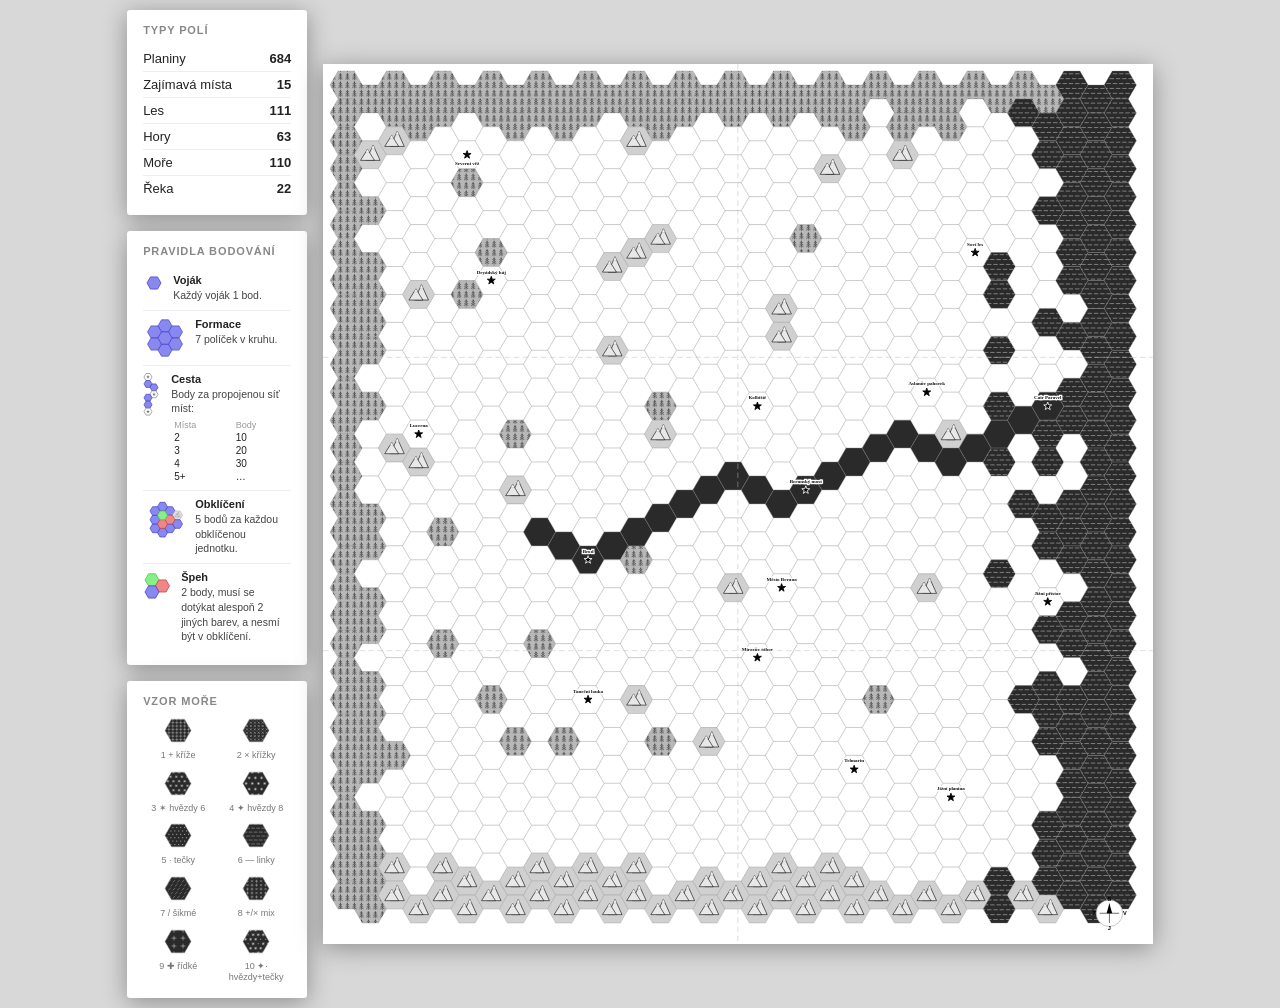
==== beruna_map/index.html @ 6d2a3400 "style: set sea pattern to 6 (horizontal dashes) Co-Authored-By: Claude Sonnet 4.6 <noreply@anthropic" ====
<!DOCTYPE html>
<html lang="cs">
<head>
<meta charset="UTF-8">
<title>Bitva u Beruny</title>
<style>
  * { margin: 0; padding: 0; box-sizing: border-box; }
  body {
    background: #d8d8d8;
    display: flex;
    flex-direction: row;
    justify-content: center;
    align-items: center;
    min-height: 100vh;
    padding: 10px;
    gap: 16px;
  }
  #sidebar {
    display: flex;
    flex-direction: column;
    gap: 16px;
    align-self: flex-start;
  }
  #panel {
    width: 180px;
    min-width: 180px;
    background: white;
    box-shadow: 0 4px 24px rgba(0,0,0,0.35);
    padding: 14px 16px;
    border-radius: 3px;
    font-family: sans-serif;
    font-size: 13px;
    color: #222;
  }
  #panel h2, #rules-panel h2, #sea-panel h2 {
    font-size: 11px;
    font-weight: bold;
    letter-spacing: 0.08em;
    text-transform: uppercase;
    color: #888;
    margin-bottom: 10px;
  }
  #tile-counts { width: 100%; border-collapse: collapse; }
  #tile-counts td { padding: 5px 0; }
  #tile-counts tr + tr td { border-top: 1px solid #eee; }
  #tile-counts td:last-child { text-align: right; font-weight: bold; }
  #rules-panel {
    width: 180px;
    min-width: 180px;
    background: white;
    box-shadow: 0 4px 24px rgba(0,0,0,0.35);
    padding: 14px 16px;
    border-radius: 3px;
    font-family: sans-serif;
    font-size: 12px;
    color: #222;
  }
  .rule { display: flex; align-items: flex-start; gap: 8px; padding: 7px 0; }
  .rule + .rule { border-top: 1px solid #eee; }
  .rule svg { flex-shrink: 0; }
  .rule-text strong { display: block; font-size: 11px; margin-bottom: 2px; }
  .rule-text p { margin: 0; font-size: 10.5px; line-height: 1.4; color: #444; }
  .rule-table { width: 100%; border-collapse: collapse; font-size: 10px; margin-top: 3px; }
  .rule-table td { padding: 1px 3px; }
  .rule-table tr:first-child td { color: #999; font-size: 9px; }
  #sea-panel {
    width: 180px; min-width: 180px; background: white;
    box-shadow: 0 4px 24px rgba(0,0,0,0.35); padding: 14px 16px;
    border-radius: 3px; font-family: sans-serif; font-size: 12px; color: #222;
  }
  .sea-grid { display: grid; grid-template-columns: 1fr 1fr; gap: 8px; }
  .sea-cell { text-align: center; }
  .sea-lbl  { font-size: 9px; color: #777; margin-top: 3px; line-height: 1.3; }
  #map-wrapper { background: white; box-shadow: 0 4px 24px rgba(0,0,0,0.35); display: inline-block; }
  #map {
    display: block;
    width: min(calc(100vw - 226px), calc((100vh - 20px) * 594 / 630));
    height: auto;
  }
  .rule svg { display: block; overflow: hidden; }
  @media print {
    #sidebar { display: none; }
    body { background: white; padding: 0; display: block; min-height: unset; }
    #map-wrapper { box-shadow: none; margin: 0; }
    @page { size: A4 landscape; margin: 0; }
    #map { display: block; width: 594mm !important; height: 630mm !important; }
  }
</style>
</head>
<body>
<div id="sidebar">
  <div id="panel">
    <h2>Typy pol&#237;</h2>
    <table id="tile-counts"><tbody></tbody></table>
  </div>
  <div id="rules-panel"></div>
</div>
<div id="map-wrapper">
<svg id="map" xmlns="http://www.w3.org/2000/svg"
     width="594mm" height="630mm"
     viewBox="0 0 594 630">
<defs></defs>
</svg>
</div>

<script>
const NS  = 'http://www.w3.org/2000/svg';
const svg = document.getElementById('map');

// Hex constants
const S        = 20 / Math.sqrt(3);
const HH       = S * Math.sqrt(3);
const HW       = 2 * S;
const COL_STEP = 1.5 * S;
const ROW_STEP = HH;
const MARGIN   = 5;
const COLS     = 33;
const ROWS     = 30;
const STROKE   = 0.22;

// Rarity config (adjust to tune terrain frequency)
const CFG = {
  borderNoise:   0.35,  // second border-tile probability (lower = thicker)
  mtnNoise:      0.965, // interior mountain threshold (raise = rarer)
  forestNoise:   0.970, // interior forest patch threshold
};

// Tiles forced to land regardless of noise (north/NW of Cair Paravel to keep it accessible)
const CP_LAND = new Set(['29,10','29,9','28,11','28,10','27,10']);

function el(tag, attrs, parent) {
  const e = document.createElementNS(NS, tag);
  for (const [k, v] of Object.entries(attrs)) e.setAttribute(k, String(v));
  if (parent) parent.appendChild(e);
  return e;
}
function txt(parent, str, attrs) {
  const t = el('text', attrs, parent);
  t.textContent = str;
  return t;
}
function hexCenter(col, row) {
  const x = MARGIN + HW / 2 + col * COL_STEP;
  const y = MARGIN + HH / 2 + row * ROW_STEP + (col % 2 === 1 ? HH / 2 : 0);
  return [x, y];
}
function hexPoints(cx, cy) {
  return Array.from({ length: 6 }, (_, i) => {
    const a = (Math.PI / 3) * i;
    return `${(cx + S * Math.cos(a)).toFixed(2)},${(cy + S * Math.sin(a)).toFixed(2)}`;
  }).join(' ');
}
function starPoints(cx, cy, R, r) {
  const pts = [];
  for (let i = 0; i < 10; i++) {
    const a = Math.PI * i / 5 - Math.PI / 2;
    const rad = i % 2 === 0 ? R : r;
    pts.push(`${(cx + rad * Math.cos(a)).toFixed(2)},${(cy + rad * Math.sin(a)).toFixed(2)}`);
  }
  return pts.join(' ');
}
function noise(c, r, s) {
  const n = c * 47.3 + r * 31.9 + (s || 1) * 73.1;
  return Math.abs(Math.sin(n * 127.1 + 5.7) * 43758.54) % 1;
}

// River: parity-aware connected walk from col 8 to col 30.
// Flat-top offset grid adjacency rule across columns:
//   even col → odd col+1 : valid moves are stay OR row-1 (north only)
//   odd  col → even col+1: valid moves are stay OR row+1 (south only)
// This guarantees every consecutive pair shares a hex edge.
const RIVER_PATH = (function () {
  const START = 8, END = 29, START_ROW = 16;
  const path = {};
  let row = START_ROW;
  path[START] = row;
  for (let col = START + 1; col <= END; col++) {
    const t      = (col - START) / (END - START);
    const target = Math.round((16 - t * 5) + Math.sin(col * 0.8) * 1.2);
    if ((col - 1) % 2 === 0) {
      // previous col was EVEN → transitioning to ODD: can only go north (row-1) or stay
      if (target < row) row--;
    } else {
      // previous col was ODD → transitioning to EVEN: can only go south (row+1) or stay
      if (target > row) row++;
    }
    path[col] = row;
  }
  return path;
}());

function isRiverHex(col, row) { return RIVER_PATH[col] === row; }

const POIS = [
  { col: 19, row: 14, name: 'Berunský most'   },
  { col: 18, row: 18, name: 'Město Beruna'    },
  { col: 10, row: 22, name: 'Taneční louka'   },
  { col: 24, row: 11, name: 'Aslanův pahorek' },
  { col: 29, row: 11, name: 'Cair Paravel'    },
  { col: 17, row: 11, name: 'Kolbiště'        },
  { col: 26, row:  6, name: 'Soví les'        },
  { col: 17, row: 20, name: 'Mirazův tábor'   },
  { col: 10, row: 17, name: 'Brod'            },
  // top-left: old Narnian northwest
  { col:  6, row:  7, name: 'Dryádský háj'   },
  { col:  5, row:  2, name: 'Severní věž'    },
  // bottom-right: Telmarine southeast
  { col: 21, row: 24, name: 'Telmarin'        },
  { col: 29, row: 18, name: 'Jižní přístav'  },
  { col: 25, row: 25, name: 'Jižní planina'  },
  // western Narnia
  { col:  3, row: 12, name: 'Lucerna'         },
];
const POI_SET = new Set(POIS.map(p => p.col + ',' + p.row));

const FILL = {
  fields:    'white',
  forest:    '#b8b8b8',
  sea:       '#2a2a2a',
  mountains: '#d0d0d0',
  river:     '#2a2a2a',
};

function terrain(col, row) {
  if (isRiverHex(col, row))         return 'river';
  if (POI_SET.has(col + ',' + row)) return 'fields';

  if (CP_LAND.has(col + ',' + row)) return 'fields'; // land north/NW of Cair Paravel

  if (col >= 31) return 'sea';
  if (col === 30 && noise(col, row, 11) > 0.18) return 'sea'; // ~82% sea — ragged near shore
  if (col === 29 && noise(col, row, 12) > 0.52) return 'sea'; // ~48% sea — rugged inlets
  if (col >= 27   && noise(col, row,  7) > 0.78) return 'sea'; // ~22% sea — deep inlet tips

  if (col === 0) return 'forest';
  if (col === 1 && noise(col, row, 2) > CFG.borderNoise) return 'forest';

  if (row === 0) return 'forest';
  if (row === 1 && noise(col, row, 1) > CFG.borderNoise) return 'forest';

  if (row === 29) return 'mountains';
  if (row === 28 && noise(col, row, 4) > CFG.borderNoise) return 'mountains';
  if (noise(col, row, 8) > CFG.mtnNoise)    return 'mountains';
  if (noise(col, row, 9) > CFG.forestNoise) return 'forest';

  return 'fields';
}

// Two overlapping peaks (grey body, white snow cap) — taller behind, shorter in front
function drawMountainIcon(g, cx, cy) {
  const by = cy + 4;
  const SK = { stroke: '#000', 'stroke-width': '0.42', 'stroke-linejoin': 'round' };
  const CS = { stroke: '#999', 'stroke-width': '0.22', 'stroke-linejoin': 'round' };
  // Back (taller) peak
  el('polygon', { points: `${cx-3},${by} ${cx+2},${cy-7} ${cx+7},${by}`, fill: '#e8e8e8', ...SK }, g);
  // Front (shorter) peak
  el('polygon', { points: `${cx-7},${by} ${cx-2},${cy-4} ${cx+3},${by}`, fill: '#e8e8e8', ...SK }, g);
  // Snow cap on back peak (top 2.5 mm — sides at t=2.5/11 along each edge)
  el('polygon', { points: `${cx+2},${cy-7} ${cx+0.9},${cy-4.5} ${cx+3.1},${cy-4.5}`, fill: 'white', ...CS }, g);
  // Snow cap on front peak (top 2 mm — sides at t=2/8 along each edge)
  el('polygon', { points: `${cx-2},${cy-4} ${cx-3.25},${cy-2} ${cx-0.75},${cy-2}`, fill: 'white', ...CS }, g);
}

// Exact same tree shape as the old pat-forest pattern, tiled at the same absolute 5x6mm
// grid positions (patternUnits="userSpaceOnUse" origin), clipped to the hex boundary.
// Vector lines in the PDF — no rasterisation.
function drawTree(parent, tx, ty) {
  const ln = (x1, y1, x2, y2, sw) => el('line', {
    x1: (tx+x1-2.5).toFixed(2), y1: (ty+y1-3).toFixed(2),
    x2: (tx+x2-2.5).toFixed(2), y2: (ty+y2-3).toFixed(2),
    stroke: '#000', 'stroke-width': sw,
  }, parent);
  ln(2.5,0.4, 2.5,5.6,'0.30'); ln(2.5,1.1, 1.7,2.0,'0.26'); ln(2.5,1.1, 3.3,2.0,'0.26');
  ln(1.3,2.0, 2.0,2.0,'0.22'); ln(3.0,2.0, 3.7,2.0,'0.22');
  ln(2.5,2.5, 1.4,3.5,'0.26'); ln(2.5,2.5, 3.6,3.5,'0.26');
  ln(1.0,3.5, 1.7,3.5,'0.22'); ln(3.3,3.5, 4.0,3.5,'0.22');
  ln(2.5,3.8, 1.3,4.8,'0.26'); ln(2.5,3.8, 3.7,4.8,'0.26');
  ln(0.9,4.8, 1.6,4.8,'0.22'); ln(3.4,4.8, 4.1,4.8,'0.22');
}
function drawForestIcon(g, cx, cy, col, row) {
  const defs   = svg.querySelector('defs');
  const clipId = 'fc' + col + '-' + row;
  const cp     = el('clipPath', { id: clipId }, defs);
  el('polygon', { points: hexPoints(cx, cy) }, cp);
  const fg = el('g', { 'clip-path': 'url(#' + clipId + ')' }, g);
  const xStart = 2.5 + Math.floor((cx - HW / 2 - 2.5) / 5) * 5;
  const yStart = 3.0 + Math.floor((cy - HH / 2 - 3.0) / 6) * 6;
  for (let tx = xStart; tx <= cx + HW / 2 + 5; tx += 5)
    for (let ty = yStart; ty <= cy + HH / 2 + 6; ty += 6)
      drawTree(fg, tx, ty);
}

// ── Sea cross/star patterns ──────────────────────────────
let SEA_PATTERN = 6;
// [gx, gy, stagger]  (coords in same mm units as main hex)
const SEA_GRID = [null,
  [3.5, 3.0, false], // 1  + crosses
  [3.5, 3.0, false], // 2  × marks
  [5.0, 4.0, true],  // 3  6-arm *
  [5.5, 5.0, true],  // 4  8-point ✦
  [3.5, 3.0, true],  // 5  · dots
  [4.5, 3.5, true],  // 6  — h-dashes
  [4.0, 3.5, true],  // 7  / diag dashes
  [4.0, 3.5, false], // 8  +/× noise mix
  [8.0, 7.0, false], // 9  ✚ sparse large
  [4.5, 4.0, true],  // 10 ✦+· stars & dots
];
const SEA_NAMES = ['','+ kříže','× křížky','✶ hvězdy 6','✦ hvězdy 8','· tečky',
                   '— linky','/ šikmé','+/× mix','✚ řídké','✦· hvězdy+tečky'];

function seaCell(g, px, py, pid, n, sc) {
  const sw = sc * 0.28;
  const r  = sc;
  function ln(x1, y1, x2, y2, w) {
    const e = document.createElementNS('http://www.w3.org/2000/svg', 'line');
    e.setAttribute('x1', x1.toFixed(2)); e.setAttribute('y1', y1.toFixed(2));
    e.setAttribute('x2', x2.toFixed(2)); e.setAttribute('y2', y2.toFixed(2));
    e.setAttribute('stroke', 'white');
    e.setAttribute('stroke-width', (w || sw).toFixed(2));
    e.setAttribute('stroke-linecap', 'round');
    g.appendChild(e);
  }
  const d = r * 0.72;
  switch (pid) {
    case 1:  ln(px-r,py,px+r,py); ln(px,py-r,px,py+r); break;
    case 2:  ln(px-d,py-d,px+d,py+d); ln(px+d,py-d,px-d,py+d); break;
    case 3:  for(let i=0;i<3;i++){const a=i*Math.PI/3,c=Math.cos(a)*r,s=Math.sin(a)*r; ln(px-c,py-s,px+c,py+s);} break;
    case 4:  ln(px-r,py,px+r,py); ln(px,py-r,px,py+r); ln(px-d,py-d,px+d,py+d); ln(px+d,py-d,px-d,py+d); break;
    case 5:  ln(px,py,px,py,sw*2.5); break;
    case 6:  ln(px-r*1.3,py,px+r*1.3,py); break;
    case 7:  ln(px-r*.85,py+r*.85,px+r*.85,py-r*.85); break;
    case 8:  if(n>.5){ln(px-r,py,px+r,py);ln(px,py-r,px,py+r);}
             else{ln(px-d,py-d,px+d,py+d);ln(px+d,py-d,px-d,py+d);} break;
    case 9:  { const R=r*1.8; ln(px-R,py,px+R,py,sw*1.3); ln(px,py-R,px,py+R,sw*1.3); break; }
    case 10: if(n>.4){ln(px-r,py,px+r,py);ln(px,py-r,px,py+r);ln(px-d,py-d,px+d,py+d);ln(px+d,py-d,px-d,py+d);}
             else{ln(px,py,px,py,sw*2.5);} break;
  }
}

function drawSeaPattern(g, cx, cy, col, row) {
  const pid = SEA_PATTERN;
  const [gx, gy, stagger] = SEA_GRID[pid];
  const defs = svg.querySelector('defs');
  const clipId = 'sp' + col + '-' + row;
  const cp = el('clipPath', { id: clipId }, defs);
  el('polygon', { points: hexPoints(cx, cy) }, cp);
  const fg = el('g', { 'clip-path': 'url(#' + clipId + ')' }, g);
  const xS = gx * Math.floor((cx - HW/2 - gx) / gx);
  const yS = gy * Math.floor((cy - HH/2 - gy) / gy);
  let ri = 0;
  for (let ty = yS; ty <= cy + HH/2 + gy; ty += gy, ri++) {
    const xo = (stagger && ri % 2) ? gx/2 : 0;
    for (let tx = xS + xo; tx <= cx + HW/2 + gx; tx += gx)
      seaCell(fg, tx, ty, pid, noise(tx * .3, ty * .3), 1.0);
  }
}

// single curling wave centered in the hex
function drawSeaIcon(g, cx, cy) {
  const P = { fill: 'none', stroke: 'white', 'stroke-width': '0.48',
              'stroke-linecap': 'round', 'stroke-linejoin': 'round' };

  // Wave shape adapted from user SVG, shifted +4.75 vertically to center in hex
  el('path', { d:
    `M ${cx-8},${cy+3}` +
    ` C ${cx-5.1},${cy+3.3} ${cx-3.3},${cy+2.8} ${cx-1.7},${cy+1}` +
    ` C ${cx+0.4},${cy-1.2} ${cx+1},${cy-3.6} ${cx+2.5},${cy-4.2}` +
    ` C ${cx+4},${cy-4.5} ${cx+5.1},${cy-4.2} ${cx+5.8},${cy-3.6}` +
    ` C ${cx+4},${cy-3.8} ${cx+2.7},${cy-2.5} ${cx+2.7},${cy-0.8}` +
    ` C ${cx+2.7},${cy+1} ${cx+5.5},${cy+2.5} ${cx+8},${cy+3}`,
    ...P }, g);
}

function drawCompass(cx, cy) {
  const r = 7;
  const g = el('g', {}, svg);
  el('circle', { cx, cy, r: r + 2.5, fill: 'white', stroke: '#999', 'stroke-width': '0.4' }, g);
  el('line',   { x1: cx, y1: cy - r, x2: cx, y2: cy + r, stroke: '#000', 'stroke-width': '0.4' }, g);
  el('line',   { x1: cx - r, y1: cy, x2: cx + r, y2: cy, stroke: '#000', 'stroke-width': '0.4' }, g);
  el('polygon', { points: `${cx},${cy - r} ${cx - 2},${cy} ${cx + 2},${cy}`, fill: '#000' }, g);
  const la = { 'font-family': 'sans-serif', 'font-size': '4', 'text-anchor': 'middle',
               fill: '#000', 'font-weight': 'bold' };
  txt(g, 'S', { ...la, x: cx,         y: cy - r - 2 });
  txt(g, 'J', { ...la, x: cx,         y: cy + r + 5 });
  txt(g, 'Z', { ...la, x: cx - r - 4, y: cy + 1.5   });
  txt(g, 'V', { ...la, x: cx + r + 4, y: cy + 1.5   });
}

function generate() {
  el('rect', { x: 0, y: 0, width: 594, height: 630, fill: 'white' }, svg);

  const gHex = el('g', { id: 'hexes' }, svg);
  for (let col = 0; col < COLS; col++) {
    for (let row = 0; row < ROWS; row++) {
      const t = terrain(col, row);
      const [cx, cy] = hexCenter(col, row);
      el('polygon', {
        points:         hexPoints(cx, cy),
        fill:           FILL[t],
        stroke:         '#888',
        'stroke-width': STROKE,
      }, gHex);
      if (t === 'mountains') drawMountainIcon(gHex, cx, cy);
      if (t === 'sea')       drawSeaPattern(gHex, cx, cy, col, row);
      if (t === 'forest')    drawForestIcon(gHex, cx, cy, col, row);
    }
  }

  const gPoi = el('g', { id: 'pois' }, svg);
  for (const p of POIS) {
    const [cx, cy] = hexCenter(p.col, p.row);
    const poiStroke = isRiverHex(p.col, p.row) ? 'white' : 'black';
    el('polygon', { points: starPoints(cx, cy, 3.0, 1.2), fill: '#000', stroke: poiStroke, 'stroke-width': '0.6', 'stroke-linejoin': 'round' }, gPoi);
    const labelBelow = p.row < 3;
    const labelLeft  = p.col >= 30;
    const ly         = cy + (labelBelow ? 7 : -5);
    const anchor     = labelLeft ? 'end' : (p.col < 3 ? 'start' : 'middle');
    const lx         = labelLeft ? cx - 1 : cx;
    txt(gPoi, p.name, {
      x: lx, y: ly,
      'font-family':  'serif',
      'font-size':    '3.6',
      'font-weight':  'bold',
      'text-anchor':  anchor,
      fill:           '#111',
      stroke:         'white',
      'stroke-width': '1.8',
      'paint-order':  'stroke fill',
    });
  }

  const gG = el('g', { stroke: '#bbb', 'stroke-width': '0.35', 'stroke-dasharray': '4 2.5' }, svg);
  el('line', { x1: 297, y1: 0,   x2: 297, y2: 630 }, gG);
  el('line', { x1: 0,   y1: 210, x2: 594, y2: 210 }, gG);
  el('line', { x1: 0,   y1: 420, x2: 594, y2: 420 }, gG);

  drawCompass(563, 608);
}

function buildPanel() {
  const counts = {};
  for (let col = 0; col < COLS; col++) {
    for (let row = 0; row < ROWS; row++) {
      const t = terrain(col, row);
      counts[t] = (counts[t] || 0) + 1;
    }
  }
  counts.poi = POIS.length;

  const ORDER  = ['fields', 'poi', 'forest', 'mountains', 'sea', 'river'];
  const LABELS = {
    fields:    'Planiny',
    poi:       'Zaj&#237;mav&#225; m&#237;sta',
    forest:    'Les',
    mountains: 'Hory',
    sea:       'Mo&#345;e',
    river:     '&#344;eka',
  };

  const tbody = document.querySelector('#tile-counts tbody');
  for (const key of ORDER) {
    if (counts[key] == null) continue;
    const tr  = document.createElement('tr');
    const tdL = document.createElement('td');
    const tdN = document.createElement('td');
    tdL.innerHTML = LABELS[key];
    tdN.textContent = counts[key];
    tr.appendChild(tdL);
    tr.appendChild(tdN);
    tbody.appendChild(tr);
  }
}


function buildRules() {
  const panel = document.getElementById('rules-panel');
  const h = document.createElement('h2');
  h.textContent = 'Pravidla bodování';
  panel.appendChild(h);

  function msvg(w, h) {
    const s = document.createElementNS('http://www.w3.org/2000/svg', 'svg');
    s.setAttribute('width', w); s.setAttribute('height', h);
    s.setAttribute('viewBox', `0 0 ${w} ${h}`);
    return s;
  }
  function pe(parent, tag, attrs) {
    const e = document.createElementNS('http://www.w3.org/2000/svg', tag);
    for (const [k, v] of Object.entries(attrs)) e.setAttribute(k, v);
    parent.appendChild(e); return e;
  }

  const S7 = 7;
  function hexPts(cx, cy) {
    const pts = [];
    for (let i = 0; i < 6; i++) {
      const a = Math.PI / 3 * i;
      pts.push(`${(cx + S7 * Math.cos(a)).toFixed(1)},${(cy + S7 * Math.sin(a)).toFixed(1)}`);
    }
    return pts.join(' ');
  }
  const HH7 = S7 * Math.sqrt(3);
  const HW7 = 2 * S7;
  function starPts(cx, cy, R, r) {
    const pts = [];
    for (let i = 0; i < 10; i++) {
      const a = Math.PI * i / 5 - Math.PI / 2;
      const rad = i % 2 === 0 ? R : r;
      pts.push(`${(cx + rad * Math.cos(a)).toFixed(2)},${(cy + rad * Math.sin(a)).toFixed(2)}`);
    }
    return pts.join(' ');
  }

  const rules = [
    {
      name: 'Voják',
      text: 'Každý voják 1 bod.',
      svg() {
        const s = msvg(22, 18);
        pe(s, 'polygon', { points: hexPts(11, 9), fill: '#88e', stroke: '#44c', 'stroke-width': 0.8 });
        return s;
      }
    },
    {
      name: 'Formace',
      text: '7 políček v kruhu.',
      svg() {
        const s = msvg(44, 40);
        const cx = 22, cy = 20;
        const nb = [
          [cx, cy - HH7], [cx, cy + HH7],
          [cx + HW7 * 0.75, cy - HH7 / 2], [cx + HW7 * 0.75, cy + HH7 / 2],
          [cx - HW7 * 0.75, cy - HH7 / 2], [cx - HW7 * 0.75, cy + HH7 / 2],
        ];
        for (const [nx, ny] of nb)
          pe(s, 'polygon', { points: hexPts(nx, ny), fill: '#88e', stroke: '#44c', 'stroke-width': 0.7 });
        pe(s, 'polygon', { points: hexPts(cx, cy), fill: '#88e', stroke: '#44c', 'stroke-width': 0.7 });
        return s;
      }
    },
    {
      name: 'Cesta',
      text: 'Body za propojenou síť míst:',
      table: [['Místa', 'Body'], ['2', '10'], ['3', '20'], ['4', '30'], ['5+', '…']],
      svg() {
        // 7 hexes face-connected: path bends right at the middle POI for flavour
        const s = msvg(20, 46);
        const S4 = 4, HH4 = S4 * Math.sqrt(3), HS4 = S4 * 1.5;
        function hp4(hx, hy) {
          const pts = [];
          for (let i = 0; i < 6; i++) {
            const a = Math.PI / 3 * i;
            pts.push(`${(hx + S4 * Math.cos(a)).toFixed(1)},${(hy + S4 * Math.sin(a)).toFixed(1)}`);
          }
          return pts.join(' ');
        }
        const x0 = 5, y0 = 4;
        const hexes = [
          { x: x0,         y: y0,              poi: true  },  // top POI
          { x: x0,         y: y0 + HH4,        poi: false },  // D
          { x: x0 + HS4,   y: y0 + 1.5 * HH4,  poi: false },  // DR — bends right
          { x: x0 + HS4,   y: y0 + 2.5 * HH4,  poi: true  },  // middle POI (offset right)
          { x: x0,         y: y0 + 3   * HH4,  poi: false },  // DL — back left
          { x: x0,         y: y0 + 4   * HH4,  poi: false },  // D
          { x: x0,         y: y0 + 5   * HH4,  poi: true  },  // bottom POI
        ];
        for (const h of hexes) {
          pe(s, 'polygon', { points: hp4(h.x, h.y),
            fill: h.poi ? 'white' : '#88e', stroke: h.poi ? '#888' : '#44c', 'stroke-width': 0.7 });
          if (h.poi) pe(s, 'polygon', { points: starPts(h.x, h.y, 2.2, 0.85), fill: '#555', stroke: 'white', 'stroke-width': '0.4', 'stroke-linejoin': 'round' });
        }
        return s;
      }
    },
    {
      name: 'Obklíčení',
      text: '5 bodů za každou obklíčenou jednotku.',
      svg() {
        // 3 red enemy hexes (triangle), surrounded by 8 blue own-unit hexes + 1 mountain terrain.
        const s = msvg(44, 44);
        const S5 = 5, HH5 = S5 * Math.sqrt(3), HS5 = S5 * 1.5;
        function hp5(hx, hy) {
          const pts = [];
          for (let i = 0; i < 6; i++) {
            const a = Math.PI / 3 * i;
            pts.push(`${(hx + S5 * Math.cos(a)).toFixed(1)},${(hy + S5 * Math.sin(a)).toFixed(1)}`);
          }
          return pts.join(' ');
        }
        // A=bottom-left, B=right, C=top-left (tight triangle, centred ~22,22)
        const ax = 19.5, ay = 26;
        const bx = ax + HS5,  by  = ay - HH5 / 2;
        const ccx = ax,       ccy = ay - HH5;
        function miniMtn(mx, my) {
          const b = my + 1.6;
          const tri = (pts, fill) => pe(s, 'polygon', { points: pts, fill, stroke: '#777', 'stroke-width': 0.25, 'stroke-linejoin': 'round' });
          tri(`${mx-1.2},${b} ${mx+0.8},${my-2.8} ${mx+2.8},${b}`, '#d8d8d8');
          tri(`${mx-2.8},${b} ${mx-0.8},${my-1.6} ${mx+1.2},${b}`, '#d8d8d8');
          tri(`${mx+0.8},${my-2.8} ${mx+0.3},${my-1.8} ${mx+1.3},${my-1.8}`, 'white');
          tri(`${mx-0.8},${my-1.6} ${mx-1.3},${my-0.8} ${mx-0.3},${my-0.8}`, 'white');
        }
        const ring = [
          { x: bx,        y: ay + HH5/2,   t: false },  // A lower-right / B bottom
          { x: ax,        y: ay + HH5,     t: false },  // A bottom
          { x: ax - HS5,  y: ay + HH5/2,   t: false },  // A lower-left
          { x: ax - HS5,  y: by,           t: false },  // A upper-left / C lower-left
          { x: bx,        y: ccy - HH5/2,  t: false },  // B top / C upper-right
          { x: bx + HS5,  y: by - HH5/2,   t: true  },  // B upper-right — mountain terrain
          { x: bx + HS5,  y: by + HH5/2,   t: false },  // B lower-right
          { x: ccx,       y: ccy - HH5,    t: false },  // C top
          { x: ccx - HS5, y: ccy - HH5/2,  t: false },  // C upper-left
        ];
        for (const r of ring) {
          pe(s, 'polygon', { points: hp5(r.x, r.y),
            fill: r.t ? '#e0e0e0' : '#88e', stroke: r.t ? '#bbb' : '#44c', 'stroke-width': 0.7 });
          if (r.t) miniMtn(r.x, r.y);
        }
        for (const [ex, ey, fill, strk] of [[ax, ay, '#e88', '#c44'], [bx, by, '#e88', '#c44'], [ccx, ccy, '#8e8', '#4c4']])
          pe(s, 'polygon', { points: hp5(ex, ey), fill, stroke: strk, 'stroke-width': 0.7 });
        return s;
      }
    },
    {
      name: 'Špeh',
      text: '2 body, musí se dotýkat alespoň 2 jiných barev, a nesmí být v obklíčení.',
      svg() {
        const s = msvg(30, 30);
        const bx = 9, by = 21;
        const gx = bx,          gy = by - HH7;
        const rx = bx + S7*1.5, ry = by - HH7/2;
        pe(s, 'polygon', { points: hexPts(gx, gy), fill: '#8e8', stroke: '#4c4', 'stroke-width': 0.8 });
        pe(s, 'polygon', { points: hexPts(rx, ry), fill: '#e88', stroke: '#c44', 'stroke-width': 0.8 });
        pe(s, 'polygon', { points: hexPts(bx, by), fill: '#88e', stroke: '#44c', 'stroke-width': 0.8 });
        return s;
      }
    },
  ];

  for (const rule of rules) {
    const row = document.createElement('div');
    row.className = 'rule';
    row.appendChild(rule.svg());
    const txt = document.createElement('div');
    txt.className = 'rule-text';
    txt.innerHTML = `<strong>${rule.name}</strong><p>${rule.text}</p>`;
    if (rule.table) {
      const tbl = document.createElement('table');
      tbl.className = 'rule-table';
      for (const [a, b] of rule.table) {
        const tr = tbl.insertRow();
        tr.insertCell().textContent = a;
        tr.insertCell().textContent = b;
      }
      txt.appendChild(tbl);
    }
    row.appendChild(txt);
    panel.appendChild(row);
  }
}

function buildSeaPanel() {
  const ns = 'http://www.w3.org/2000/svg';
  const Sp = 13, HHp = Sp * Math.sqrt(3), HWp = 2 * Sp;
  const W = Math.ceil(HWp + 4), H = Math.ceil(HHp + 4);
  const pcx = W / 2, pcy = H / 2;
  const sc = Sp / S;
  const hpts = Array.from({length:6},(_,i)=>{
    const a=Math.PI/3*i;
    return `${(pcx+Sp*Math.cos(a)).toFixed(1)},${(pcy+Sp*Math.sin(a)).toFixed(1)}`;
  }).join(' ');

  const panel = document.createElement('div');
  panel.id = 'sea-panel';
  const h = document.createElement('h2');
  h.textContent = 'Vzor moře';
  panel.appendChild(h);
  const grid = document.createElement('div');
  grid.className = 'sea-grid';
  panel.appendChild(grid);

  for (let pid = 1; pid <= 10; pid++) {
    const cell = document.createElement('div');
    cell.className = 'sea-cell';

    const psvg = document.createElementNS(ns, 'svg');
    psvg.setAttribute('width', W); psvg.setAttribute('height', H);
    psvg.setAttribute('viewBox', `0 0 ${W} ${H}`);

    const defs = document.createElementNS(ns, 'defs');
    const cp = document.createElementNS(ns, 'clipPath');
    cp.setAttribute('id', `spc${pid}`);
    const cpP = document.createElementNS(ns, 'polygon');
    cpP.setAttribute('points', hpts); cp.appendChild(cpP); defs.appendChild(cp);
    psvg.appendChild(defs);

    const bg = document.createElementNS(ns, 'polygon');
    bg.setAttribute('points', hpts); bg.setAttribute('fill', '#2a2a2a');
    bg.setAttribute('stroke', '#888'); bg.setAttribute('stroke-width', '0.5');
    psvg.appendChild(bg);

    const pg = document.createElementNS(ns, 'g');
    pg.setAttribute('clip-path', `url(#spc${pid})`);
    psvg.appendChild(pg);

    const [gx, gy, stagger] = SEA_GRID[pid];
    const gxp = gx * sc, gyp = gy * sc;
    let ri = 0;
    for (let ty = pcy - HHp/2 - gyp; ty <= pcy + HHp/2 + gyp; ty += gyp, ri++) {
      const xo = (stagger && ri % 2) ? gxp/2 : 0;
      for (let tx = pcx - HWp/2 - gxp + xo; tx <= pcx + HWp/2 + gxp; tx += gxp)
        seaCell(pg, tx, ty, pid, noise(tx, ty), sc);
    }

    cell.appendChild(psvg);
    const lbl = document.createElement('div');
    lbl.className = 'sea-lbl';
    lbl.textContent = pid + ' ' + SEA_NAMES[pid];
    cell.appendChild(lbl);
    grid.appendChild(cell);
  }

  document.getElementById('sidebar').appendChild(panel);
}

generate();
buildPanel();
buildRules();
buildSeaPanel();
</script>
</body>
</html>
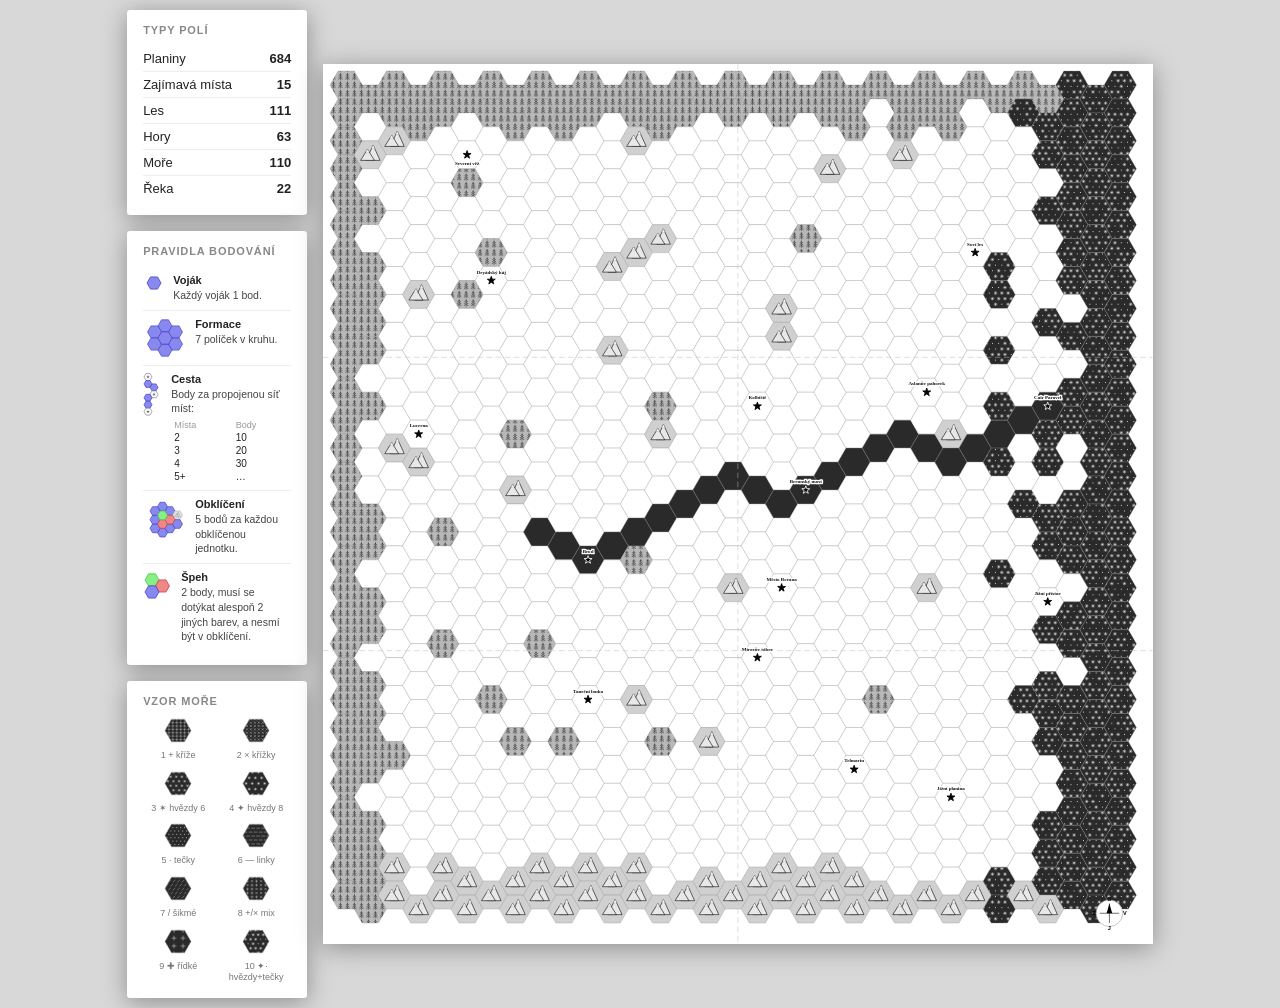
==== commit 7f557e94: "style: set sea pattern to 10 (8-point stars + dots) Co-Authored-By: Claude Sonnet 4.6 <noreply@anthr" ====
--- a/beruna_map/index.html
+++ b/beruna_map/index.html
@@ -291,7 +291,7 @@
 }
 
 // ── Sea cross/star patterns ──────────────────────────────
-let SEA_PATTERN = 6;
+let SEA_PATTERN = 10;
 // [gx, gy, stagger]  (coords in same mm units as main hex)
 const SEA_GRID = [null,
   [3.5, 3.0, false], // 1  + crosses
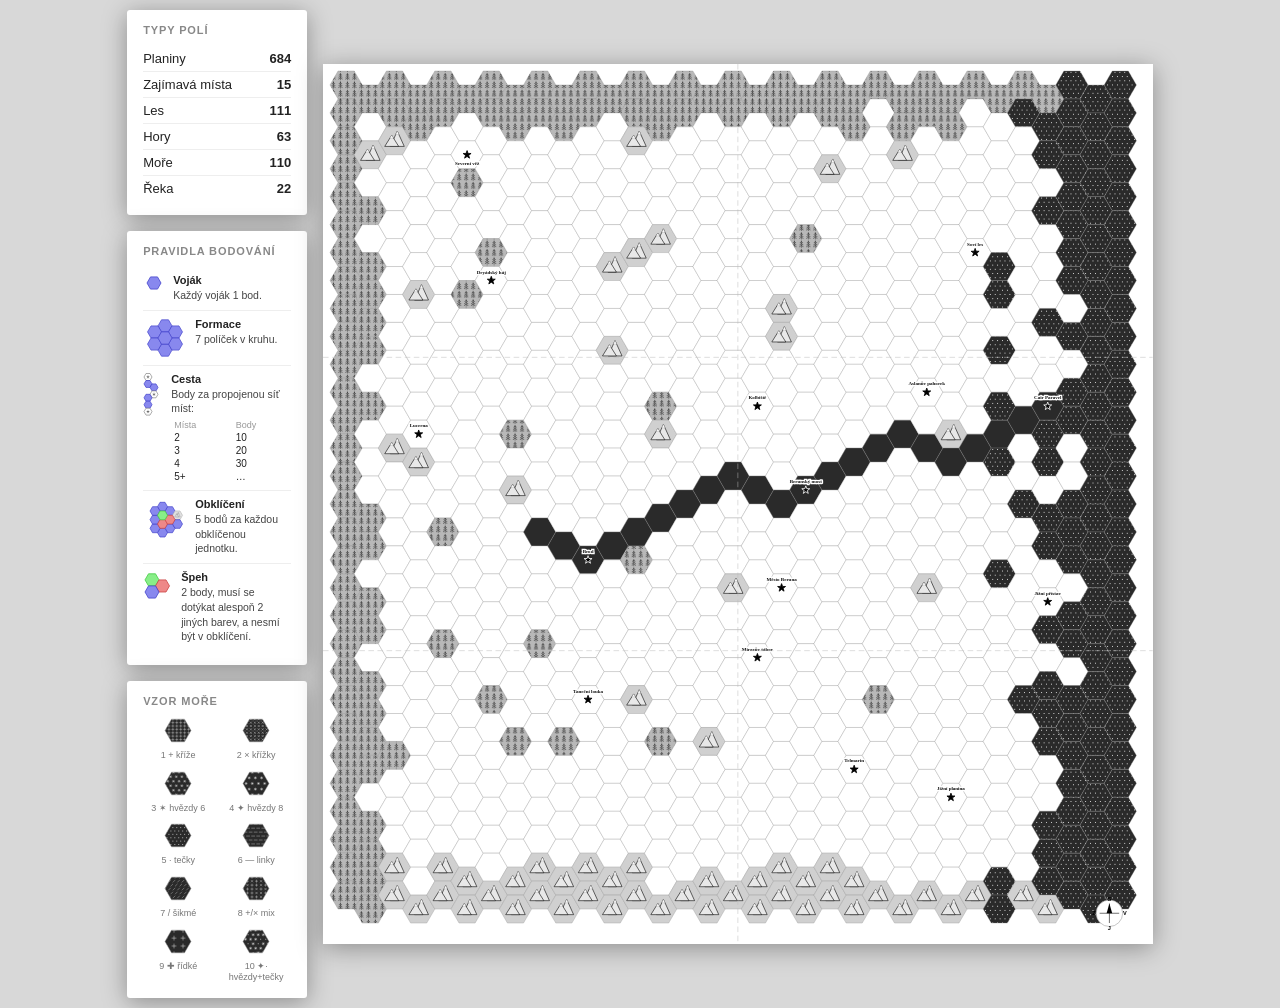
==== commit 4b0926be: "style: set sea pattern to 5 (dots) Co-Authored-By: Claude Sonnet 4.6 <noreply@anthropic.com>" ====
--- a/beruna_map/index.html
+++ b/beruna_map/index.html
@@ -291,7 +291,7 @@
 }
 
 // ── Sea cross/star patterns ──────────────────────────────
-let SEA_PATTERN = 10;
+let SEA_PATTERN = 5;
 // [gx, gy, stagger]  (coords in same mm units as main hex)
 const SEA_GRID = [null,
   [3.5, 3.0, false], // 1  + crosses
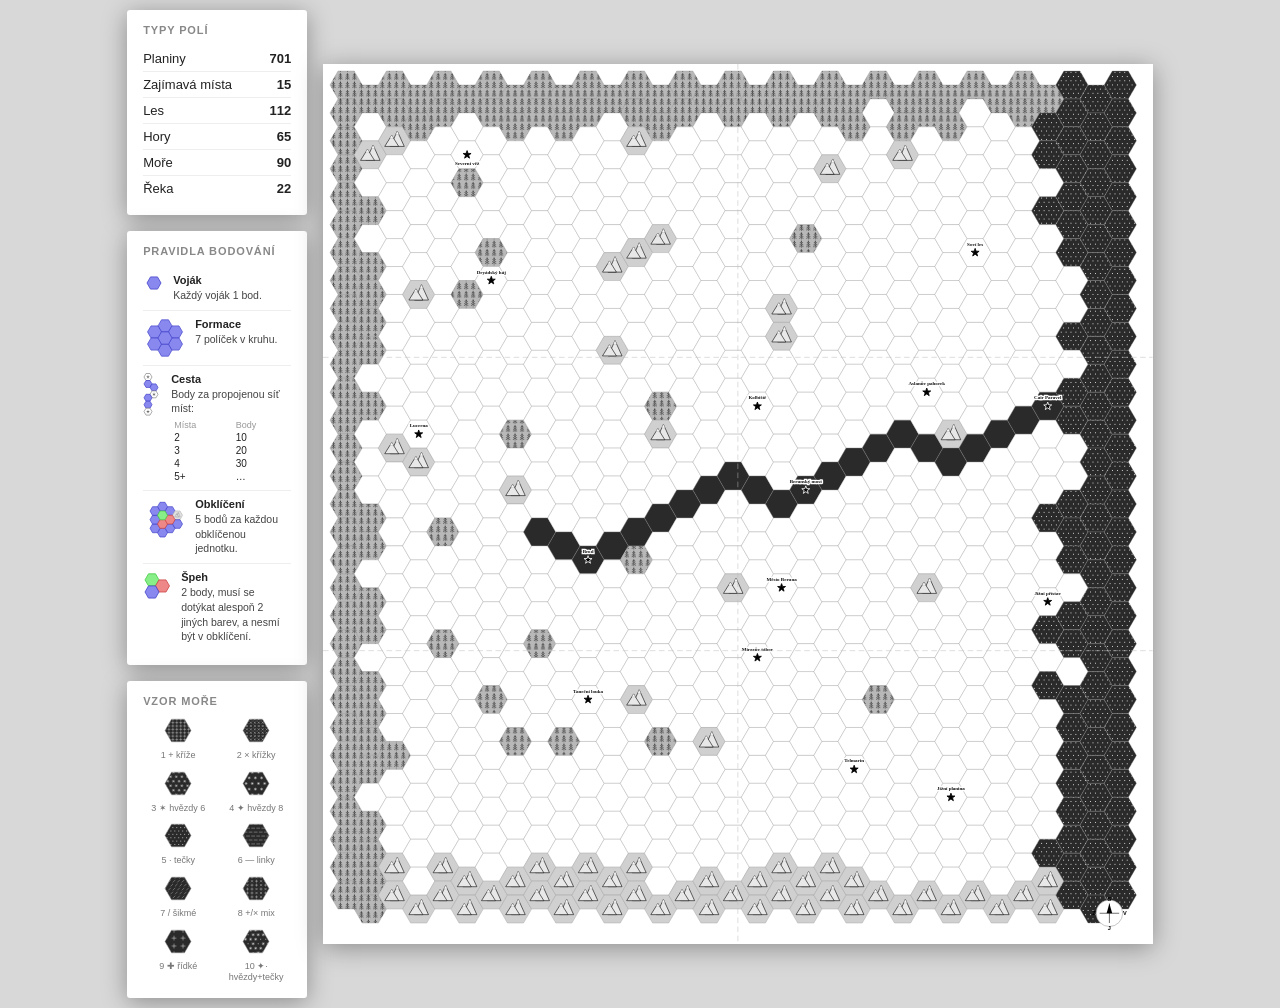
==== commit 2ff60960: "fix: remove inland sea inlet rule, tighten col-29 coast threshold Co-Authored-By: Claude Sonnet 4.6 " ====
--- a/beruna_map/index.html
+++ b/beruna_map/index.html
@@ -229,8 +229,7 @@
 
   if (col >= 31) return 'sea';
   if (col === 30 && noise(col, row, 11) > 0.18) return 'sea'; // ~82% sea — ragged near shore
-  if (col === 29 && noise(col, row, 12) > 0.52) return 'sea'; // ~48% sea — rugged inlets
-  if (col >= 27   && noise(col, row,  7) > 0.78) return 'sea'; // ~22% sea — deep inlet tips
+  if (col === 29 && noise(col, row, 12) > 0.72) return 'sea'; // ~28% sea — sparse coastal strip
 
   if (col === 0) return 'forest';
   if (col === 1 && noise(col, row, 2) > CFG.borderNoise) return 'forest';
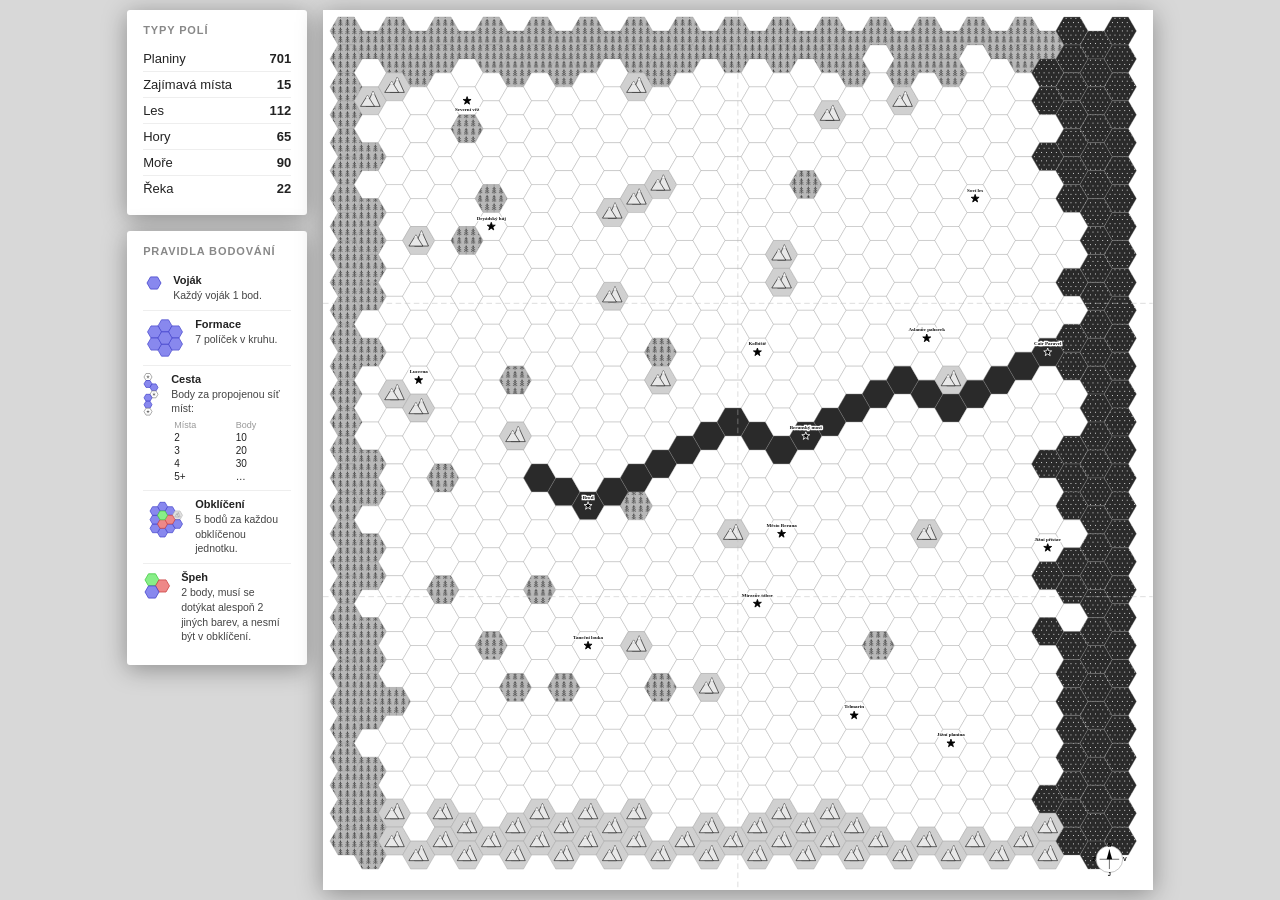
==== commit 898b82ef: "feat: remove sea pattern preview panel Co-Authored-By: Claude Sonnet 4.6 <noreply@anthropic.com>" ====
--- a/beruna_map/index.html
+++ b/beruna_map/index.html
@@ -63,14 +63,6 @@
   .rule-table { width: 100%; border-collapse: collapse; font-size: 10px; margin-top: 3px; }
   .rule-table td { padding: 1px 3px; }
   .rule-table tr:first-child td { color: #999; font-size: 9px; }
-  #sea-panel {
-    width: 180px; min-width: 180px; background: white;
-    box-shadow: 0 4px 24px rgba(0,0,0,0.35); padding: 14px 16px;
-    border-radius: 3px; font-family: sans-serif; font-size: 12px; color: #222;
-  }
-  .sea-grid { display: grid; grid-template-columns: 1fr 1fr; gap: 8px; }
-  .sea-cell { text-align: center; }
-  .sea-lbl  { font-size: 9px; color: #777; margin-top: 3px; line-height: 1.3; }
   #map-wrapper { background: white; box-shadow: 0 4px 24px rgba(0,0,0,0.35); display: inline-block; }
   #map {
     display: block;
@@ -657,74 +649,10 @@
   }
 }
 
-function buildSeaPanel() {
-  const ns = 'http://www.w3.org/2000/svg';
-  const Sp = 13, HHp = Sp * Math.sqrt(3), HWp = 2 * Sp;
-  const W = Math.ceil(HWp + 4), H = Math.ceil(HHp + 4);
-  const pcx = W / 2, pcy = H / 2;
-  const sc = Sp / S;
-  const hpts = Array.from({length:6},(_,i)=>{
-    const a=Math.PI/3*i;
-    return `${(pcx+Sp*Math.cos(a)).toFixed(1)},${(pcy+Sp*Math.sin(a)).toFixed(1)}`;
-  }).join(' ');
-
-  const panel = document.createElement('div');
-  panel.id = 'sea-panel';
-  const h = document.createElement('h2');
-  h.textContent = 'Vzor moře';
-  panel.appendChild(h);
-  const grid = document.createElement('div');
-  grid.className = 'sea-grid';
-  panel.appendChild(grid);
-
-  for (let pid = 1; pid <= 10; pid++) {
-    const cell = document.createElement('div');
-    cell.className = 'sea-cell';
-
-    const psvg = document.createElementNS(ns, 'svg');
-    psvg.setAttribute('width', W); psvg.setAttribute('height', H);
-    psvg.setAttribute('viewBox', `0 0 ${W} ${H}`);
-
-    const defs = document.createElementNS(ns, 'defs');
-    const cp = document.createElementNS(ns, 'clipPath');
-    cp.setAttribute('id', `spc${pid}`);
-    const cpP = document.createElementNS(ns, 'polygon');
-    cpP.setAttribute('points', hpts); cp.appendChild(cpP); defs.appendChild(cp);
-    psvg.appendChild(defs);
-
-    const bg = document.createElementNS(ns, 'polygon');
-    bg.setAttribute('points', hpts); bg.setAttribute('fill', '#2a2a2a');
-    bg.setAttribute('stroke', '#888'); bg.setAttribute('stroke-width', '0.5');
-    psvg.appendChild(bg);
-
-    const pg = document.createElementNS(ns, 'g');
-    pg.setAttribute('clip-path', `url(#spc${pid})`);
-    psvg.appendChild(pg);
-
-    const [gx, gy, stagger] = SEA_GRID[pid];
-    const gxp = gx * sc, gyp = gy * sc;
-    let ri = 0;
-    for (let ty = pcy - HHp/2 - gyp; ty <= pcy + HHp/2 + gyp; ty += gyp, ri++) {
-      const xo = (stagger && ri % 2) ? gxp/2 : 0;
-      for (let tx = pcx - HWp/2 - gxp + xo; tx <= pcx + HWp/2 + gxp; tx += gxp)
-        seaCell(pg, tx, ty, pid, noise(tx, ty), sc);
-    }
-
-    cell.appendChild(psvg);
-    const lbl = document.createElement('div');
-    lbl.className = 'sea-lbl';
-    lbl.textContent = pid + ' ' + SEA_NAMES[pid];
-    cell.appendChild(lbl);
-    grid.appendChild(cell);
-  }
-
-  document.getElementById('sidebar').appendChild(panel);
-}
 
 generate();
 buildPanel();
 buildRules();
-buildSeaPanel();
 </script>
 </body>
 </html>
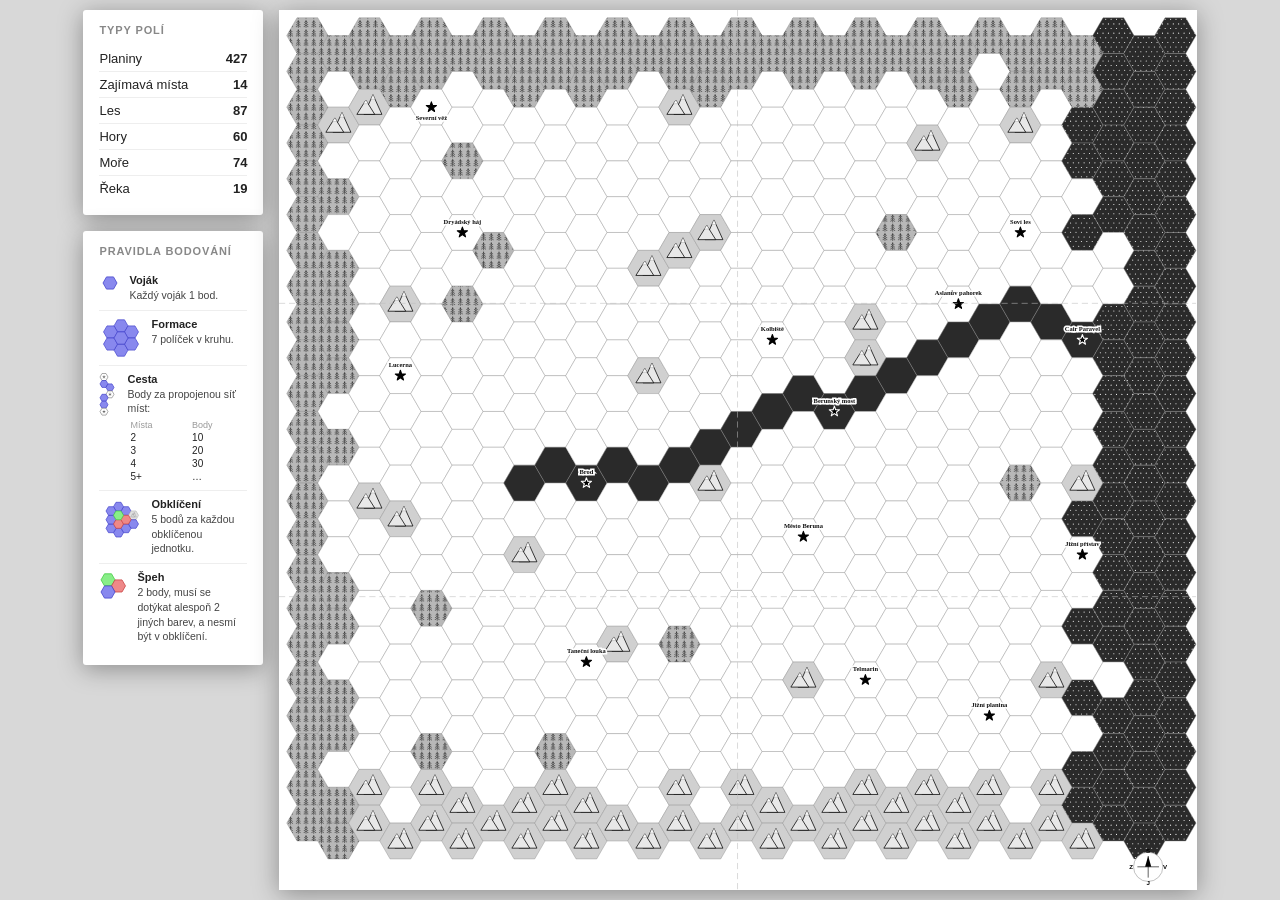
==== commit f9493390: "feat: shrink map to 29x23 (667 hexes, 427 plains) Reduce grid from 33x30 to 29x23, keeping the same " ====
--- a/beruna_map/index.html
+++ b/beruna_map/index.html
@@ -66,7 +66,7 @@
   #map-wrapper { background: white; box-shadow: 0 4px 24px rgba(0,0,0,0.35); display: inline-block; }
   #map {
     display: block;
-    width: min(calc(100vw - 226px), calc((100vh - 20px) * 594 / 630));
+    width: min(calc(100vw - 226px), calc((100vh - 20px) * 594 / 570));
     height: auto;
   }
   .rule svg { display: block; overflow: hidden; }
@@ -75,7 +75,7 @@
     body { background: white; padding: 0; display: block; min-height: unset; }
     #map-wrapper { box-shadow: none; margin: 0; }
     @page { size: A4 landscape; margin: 0; }
-    #map { display: block; width: 594mm !important; height: 630mm !important; }
+    #map { display: block; width: 594mm !important; height: 570mm !important; }
   }
 </style>
 </head>
@@ -89,8 +89,8 @@
 </div>
 <div id="map-wrapper">
 <svg id="map" xmlns="http://www.w3.org/2000/svg"
-     width="594mm" height="630mm"
-     viewBox="0 0 594 630">
+     width="594mm" height="570mm"
+     viewBox="0 0 594 570">
 <defs></defs>
 </svg>
 </div>
@@ -100,15 +100,16 @@
 const svg = document.getElementById('map');
 
 // Hex constants
-const S        = 20 / Math.sqrt(3);
-const HH       = S * Math.sqrt(3);
-const HW       = 2 * S;
-const COL_STEP = 1.5 * S;
-const ROW_STEP = HH;
-const MARGIN   = 5;
-const COLS     = 33;
-const ROWS     = 30;
-const STROKE   = 0.22;
+const MARGIN      = 5;
+const COLS        = 29;
+const ROWS        = 23;
+const S           = (594 - MARGIN) / (1.5 * COLS + 0.5); // fills canvas width
+const HH          = S * Math.sqrt(3);
+const HW          = 2 * S;
+const COL_STEP    = 1.5 * S;
+const ROW_STEP    = HH;
+const ICON_SCALE  = HH / 20;   // scale icons relative to original 20 mm hex
+const STROKE      = +(0.22 * ICON_SCALE).toFixed(3);
 
 // Rarity config (adjust to tune terrain frequency)
 const CFG = {
@@ -118,7 +119,7 @@
 };
 
 // Tiles forced to land regardless of noise (north/NW of Cair Paravel to keep it accessible)
-const CP_LAND = new Set(['29,10','29,9','28,11','28,10','27,10']);
+const CP_LAND = new Set(['25,7','25,6','24,9','24,8','23,8']);
 
 function el(tag, attrs, parent) {
   const e = document.createElementNS(NS, tag);
@@ -156,19 +157,19 @@
   return Math.abs(Math.sin(n * 127.1 + 5.7) * 43758.54) % 1;
 }
 
-// River: parity-aware connected walk from col 8 to col 30.
+// River: parity-aware connected walk from col 7 to col 25.
 // Flat-top offset grid adjacency rule across columns:
 //   even col → odd col+1 : valid moves are stay OR row-1 (north only)
 //   odd  col → even col+1: valid moves are stay OR row+1 (south only)
 // This guarantees every consecutive pair shares a hex edge.
 const RIVER_PATH = (function () {
-  const START = 8, END = 29, START_ROW = 16;
+  const START = 7, END = 25, START_ROW = 12;
   const path = {};
   let row = START_ROW;
   path[START] = row;
   for (let col = START + 1; col <= END; col++) {
     const t      = (col - START) / (END - START);
-    const target = Math.round((16 - t * 5) + Math.sin(col * 0.8) * 1.2);
+    const target = Math.round((START_ROW - t * 5) + Math.sin(col * 0.8) * 1.2);
     if ((col - 1) % 2 === 0) {
       // previous col was EVEN → transitioning to ODD: can only go north (row-1) or stay
       if (target < row) row--;
@@ -184,24 +185,23 @@
 function isRiverHex(col, row) { return RIVER_PATH[col] === row; }
 
 const POIS = [
-  { col: 19, row: 14, name: 'Berunský most'   },
-  { col: 18, row: 18, name: 'Město Beruna'    },
-  { col: 10, row: 22, name: 'Taneční louka'   },
-  { col: 24, row: 11, name: 'Aslanův pahorek' },
-  { col: 29, row: 11, name: 'Cair Paravel'    },
-  { col: 17, row: 11, name: 'Kolbiště'        },
-  { col: 26, row:  6, name: 'Soví les'        },
-  { col: 17, row: 20, name: 'Mirazův tábor'   },
-  { col: 10, row: 17, name: 'Brod'            },
+  { col: 17, row: 10, name: 'Berunský most'   },
+  { col: 16, row: 14, name: 'Město Beruna'    },
+  { col:  9, row: 17, name: 'Taneční louka'   },
+  { col: 21, row:  7, name: 'Aslanův pahorek' },
+  { col: 25, row:  8, name: 'Cair Paravel'    },
+  { col: 15, row:  8, name: 'Kolbiště'        },
+  { col: 23, row:  5, name: 'Soví les'        },
+  { col:  9, row: 12, name: 'Brod'            },
   // top-left: old Narnian northwest
-  { col:  6, row:  7, name: 'Dryádský háj'   },
-  { col:  5, row:  2, name: 'Severní věž'    },
+  { col:  5, row:  5, name: 'Dryádský háj'   },
+  { col:  4, row:  2, name: 'Severní věž'    },
   // bottom-right: Telmarine southeast
-  { col: 21, row: 24, name: 'Telmarin'        },
-  { col: 29, row: 18, name: 'Jižní přístav'  },
-  { col: 25, row: 25, name: 'Jižní planina'  },
+  { col: 18, row: 18, name: 'Telmarin'        },
+  { col: 25, row: 14, name: 'Jižní přístav'  },
+  { col: 22, row: 19, name: 'Jižní planina'  },
   // western Narnia
-  { col:  3, row: 12, name: 'Lucerna'         },
+  { col:  3, row:  9, name: 'Lucerna'         },
 ];
 const POI_SET = new Set(POIS.map(p => p.col + ',' + p.row));
 
@@ -219,9 +219,9 @@
 
   if (CP_LAND.has(col + ',' + row)) return 'fields'; // land north/NW of Cair Paravel
 
-  if (col >= 31) return 'sea';
-  if (col === 30 && noise(col, row, 11) > 0.18) return 'sea'; // ~82% sea — ragged near shore
-  if (col === 29 && noise(col, row, 12) > 0.72) return 'sea'; // ~28% sea — sparse coastal strip
+  if (col >= 27) return 'sea';
+  if (col === 26 && noise(col, row, 11) > 0.18) return 'sea'; // ~82% sea — ragged near shore
+  if (col === 25 && noise(col, row, 12) > 0.72) return 'sea'; // ~28% sea — sparse coastal strip
 
   if (col === 0) return 'forest';
   if (col === 1 && noise(col, row, 2) > CFG.borderNoise) return 'forest';
@@ -229,8 +229,8 @@
   if (row === 0) return 'forest';
   if (row === 1 && noise(col, row, 1) > CFG.borderNoise) return 'forest';
 
-  if (row === 29) return 'mountains';
-  if (row === 28 && noise(col, row, 4) > CFG.borderNoise) return 'mountains';
+  if (row === ROWS - 1) return 'mountains';
+  if (row === ROWS - 2 && noise(col, row, 4) > CFG.borderNoise) return 'mountains';
   if (noise(col, row, 8) > CFG.mtnNoise)    return 'mountains';
   if (noise(col, row, 9) > CFG.forestNoise) return 'forest';
 
@@ -239,17 +239,19 @@
 
 // Two overlapping peaks (grey body, white snow cap) — taller behind, shorter in front
 function drawMountainIcon(g, cx, cy) {
-  const by = cy + 4;
-  const SK = { stroke: '#000', 'stroke-width': '0.42', 'stroke-linejoin': 'round' };
-  const CS = { stroke: '#999', 'stroke-width': '0.22', 'stroke-linejoin': 'round' };
+  const IS = ICON_SCALE;
+  const by = cy + 4 * IS;
+  const SK = { stroke: '#000', 'stroke-width': (0.42 * IS).toFixed(2), 'stroke-linejoin': 'round' };
+  const CS = { stroke: '#999', 'stroke-width': (0.22 * IS).toFixed(2), 'stroke-linejoin': 'round' };
+  const p = (dx, dy) => `${(cx + dx * IS).toFixed(2)},${(cy + dy * IS).toFixed(2)}`;
   // Back (taller) peak
-  el('polygon', { points: `${cx-3},${by} ${cx+2},${cy-7} ${cx+7},${by}`, fill: '#e8e8e8', ...SK }, g);
+  el('polygon', { points: `${p(-3,4)} ${p(2,-7)} ${p(7,4)}`, fill: '#e8e8e8', ...SK }, g);
   // Front (shorter) peak
-  el('polygon', { points: `${cx-7},${by} ${cx-2},${cy-4} ${cx+3},${by}`, fill: '#e8e8e8', ...SK }, g);
-  // Snow cap on back peak (top 2.5 mm — sides at t=2.5/11 along each edge)
-  el('polygon', { points: `${cx+2},${cy-7} ${cx+0.9},${cy-4.5} ${cx+3.1},${cy-4.5}`, fill: 'white', ...CS }, g);
-  // Snow cap on front peak (top 2 mm — sides at t=2/8 along each edge)
-  el('polygon', { points: `${cx-2},${cy-4} ${cx-3.25},${cy-2} ${cx-0.75},${cy-2}`, fill: 'white', ...CS }, g);
+  el('polygon', { points: `${p(-7,4)} ${p(-2,-4)} ${p(3,4)}`, fill: '#e8e8e8', ...SK }, g);
+  // Snow cap on back peak
+  el('polygon', { points: `${p(2,-7)} ${p(0.9,-4.5)} ${p(3.1,-4.5)}`, fill: 'white', ...CS }, g);
+  // Snow cap on front peak
+  el('polygon', { points: `${p(-2,-4)} ${p(-3.25,-2)} ${p(-0.75,-2)}`, fill: 'white', ...CS }, g);
 }
 
 // Exact same tree shape as the old pat-forest pattern, tiled at the same absolute 5x6mm
@@ -378,7 +380,7 @@
 }
 
 function generate() {
-  el('rect', { x: 0, y: 0, width: 594, height: 630, fill: 'white' }, svg);
+  el('rect', { x: 0, y: 0, width: 594, height: 570, fill: 'white' }, svg);
 
   const gHex = el('g', { id: 'hexes' }, svg);
   for (let col = 0; col < COLS; col++) {
@@ -401,31 +403,32 @@
   for (const p of POIS) {
     const [cx, cy] = hexCenter(p.col, p.row);
     const poiStroke = isRiverHex(p.col, p.row) ? 'white' : 'black';
-    el('polygon', { points: starPoints(cx, cy, 3.0, 1.2), fill: '#000', stroke: poiStroke, 'stroke-width': '0.6', 'stroke-linejoin': 'round' }, gPoi);
+    const IS = ICON_SCALE;
+    el('polygon', { points: starPoints(cx, cy, 3.0 * IS, 1.2 * IS), fill: '#000', stroke: poiStroke, 'stroke-width': (0.6 * IS).toFixed(2), 'stroke-linejoin': 'round' }, gPoi);
     const labelBelow = p.row < 3;
-    const labelLeft  = p.col >= 30;
-    const ly         = cy + (labelBelow ? 7 : -5);
+    const labelLeft  = p.col >= COLS - 3;
+    const ly         = cy + (labelBelow ? 7 * IS : -5 * IS);
     const anchor     = labelLeft ? 'end' : (p.col < 3 ? 'start' : 'middle');
-    const lx         = labelLeft ? cx - 1 : cx;
+    const lx         = labelLeft ? cx - IS : cx;
     txt(gPoi, p.name, {
       x: lx, y: ly,
       'font-family':  'serif',
-      'font-size':    '3.6',
+      'font-size':    (3.6 * IS).toFixed(1),
       'font-weight':  'bold',
       'text-anchor':  anchor,
       fill:           '#111',
       stroke:         'white',
-      'stroke-width': '1.8',
+      'stroke-width': (1.8 * IS).toFixed(1),
       'paint-order':  'stroke fill',
     });
   }
 
   const gG = el('g', { stroke: '#bbb', 'stroke-width': '0.35', 'stroke-dasharray': '4 2.5' }, svg);
-  el('line', { x1: 297, y1: 0,   x2: 297, y2: 630 }, gG);
-  el('line', { x1: 0,   y1: 210, x2: 594, y2: 210 }, gG);
-  el('line', { x1: 0,   y1: 420, x2: 594, y2: 420 }, gG);
-
-  drawCompass(563, 608);
+  el('line', { x1: 297, y1: 0,   x2: 297, y2: 570 }, gG);
+  el('line', { x1: 0,   y1: 190, x2: 594, y2: 190 }, gG);
+  el('line', { x1: 0,   y1: 380, x2: 594, y2: 380 }, gG);
+
+  drawCompass(563, 555);
 }
 
 function buildPanel() {
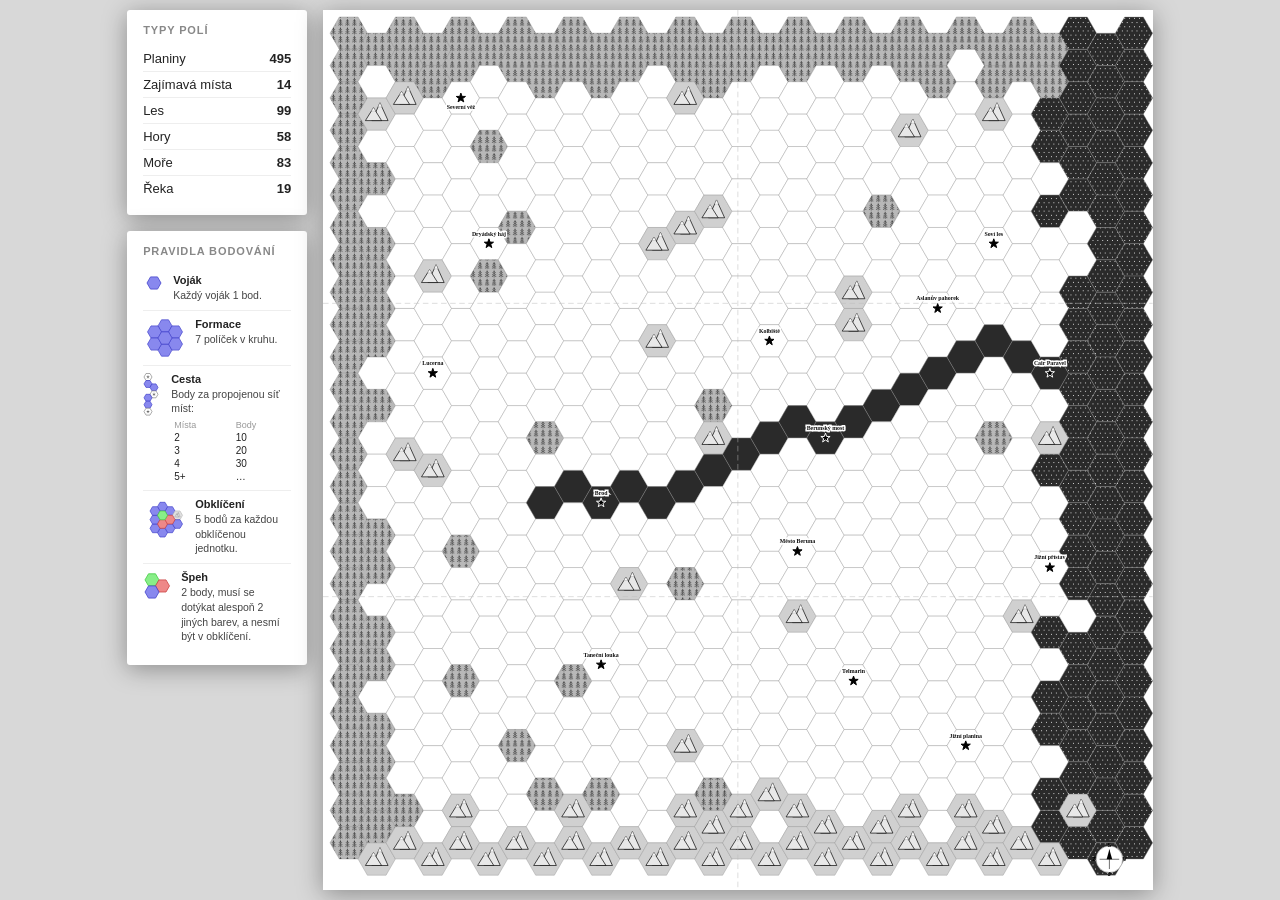
==== commit fcf50cf7: "feat: expand map to 29x26 (754 hexes, 495 plains) Grow rows from 23 to 26 to reach ~500 plains targe" ====
--- a/beruna_map/index.html
+++ b/beruna_map/index.html
@@ -66,7 +66,7 @@
   #map-wrapper { background: white; box-shadow: 0 4px 24px rgba(0,0,0,0.35); display: inline-block; }
   #map {
     display: block;
-    width: min(calc(100vw - 226px), calc((100vh - 20px) * 594 / 570));
+    width: min(calc(100vw - 226px), calc((100vh - 20px) * 594 / 630));
     height: auto;
   }
   .rule svg { display: block; overflow: hidden; }
@@ -75,7 +75,7 @@
     body { background: white; padding: 0; display: block; min-height: unset; }
     #map-wrapper { box-shadow: none; margin: 0; }
     @page { size: A4 landscape; margin: 0; }
-    #map { display: block; width: 594mm !important; height: 570mm !important; }
+    #map { display: block; width: 594mm !important; height: 630mm !important; }
   }
 </style>
 </head>
@@ -89,8 +89,8 @@
 </div>
 <div id="map-wrapper">
 <svg id="map" xmlns="http://www.w3.org/2000/svg"
-     width="594mm" height="570mm"
-     viewBox="0 0 594 570">
+     width="594mm" height="630mm"
+     viewBox="0 0 594 630">
 <defs></defs>
 </svg>
 </div>
@@ -102,7 +102,7 @@
 // Hex constants
 const MARGIN      = 5;
 const COLS        = 29;
-const ROWS        = 23;
+const ROWS        = 26;
 const S           = (594 - MARGIN) / (1.5 * COLS + 0.5); // fills canvas width
 const HH          = S * Math.sqrt(3);
 const HW          = 2 * S;
@@ -119,7 +119,7 @@
 };
 
 // Tiles forced to land regardless of noise (north/NW of Cair Paravel to keep it accessible)
-const CP_LAND = new Set(['25,7','25,6','24,9','24,8','23,8']);
+const CP_LAND = new Set(['25,9','25,8','24,11','24,10','23,10']);
 
 function el(tag, attrs, parent) {
   const e = document.createElementNS(NS, tag);
@@ -163,7 +163,7 @@
 //   odd  col → even col+1: valid moves are stay OR row+1 (south only)
 // This guarantees every consecutive pair shares a hex edge.
 const RIVER_PATH = (function () {
-  const START = 7, END = 25, START_ROW = 12;
+  const START = 7, END = 25, START_ROW = 14;
   const path = {};
   let row = START_ROW;
   path[START] = row;
@@ -185,23 +185,23 @@
 function isRiverHex(col, row) { return RIVER_PATH[col] === row; }
 
 const POIS = [
-  { col: 17, row: 10, name: 'Berunský most'   },
-  { col: 16, row: 14, name: 'Město Beruna'    },
-  { col:  9, row: 17, name: 'Taneční louka'   },
-  { col: 21, row:  7, name: 'Aslanův pahorek' },
-  { col: 25, row:  8, name: 'Cair Paravel'    },
-  { col: 15, row:  8, name: 'Kolbiště'        },
-  { col: 23, row:  5, name: 'Soví les'        },
-  { col:  9, row: 12, name: 'Brod'            },
+  { col: 17, row: 12, name: 'Berunský most'   },
+  { col: 16, row: 16, name: 'Město Beruna'    },
+  { col:  9, row: 19, name: 'Taneční louka'   },
+  { col: 21, row:  8, name: 'Aslanův pahorek' },
+  { col: 25, row: 10, name: 'Cair Paravel'    },
+  { col: 15, row:  9, name: 'Kolbiště'        },
+  { col: 23, row:  6, name: 'Soví les'        },
+  { col:  9, row: 14, name: 'Brod'            },
   // top-left: old Narnian northwest
-  { col:  5, row:  5, name: 'Dryádský háj'   },
+  { col:  5, row:  6, name: 'Dryádský háj'   },
   { col:  4, row:  2, name: 'Severní věž'    },
   // bottom-right: Telmarine southeast
-  { col: 18, row: 18, name: 'Telmarin'        },
-  { col: 25, row: 14, name: 'Jižní přístav'  },
-  { col: 22, row: 19, name: 'Jižní planina'  },
+  { col: 18, row: 20, name: 'Telmarin'        },
+  { col: 25, row: 16, name: 'Jižní přístav'  },
+  { col: 22, row: 22, name: 'Jižní planina'  },
   // western Narnia
-  { col:  3, row:  9, name: 'Lucerna'         },
+  { col:  3, row: 10, name: 'Lucerna'         },
 ];
 const POI_SET = new Set(POIS.map(p => p.col + ',' + p.row));
 
@@ -380,7 +380,7 @@
 }
 
 function generate() {
-  el('rect', { x: 0, y: 0, width: 594, height: 570, fill: 'white' }, svg);
+  el('rect', { x: 0, y: 0, width: 594, height: 630, fill: 'white' }, svg);
 
   const gHex = el('g', { id: 'hexes' }, svg);
   for (let col = 0; col < COLS; col++) {
@@ -424,11 +424,11 @@
   }
 
   const gG = el('g', { stroke: '#bbb', 'stroke-width': '0.35', 'stroke-dasharray': '4 2.5' }, svg);
-  el('line', { x1: 297, y1: 0,   x2: 297, y2: 570 }, gG);
-  el('line', { x1: 0,   y1: 190, x2: 594, y2: 190 }, gG);
-  el('line', { x1: 0,   y1: 380, x2: 594, y2: 380 }, gG);
-
-  drawCompass(563, 555);
+  el('line', { x1: 297, y1: 0,   x2: 297, y2: 630 }, gG);
+  el('line', { x1: 0,   y1: 210, x2: 594, y2: 210 }, gG);
+  el('line', { x1: 0,   y1: 420, x2: 594, y2: 420 }, gG);
+
+  drawCompass(563, 608);
 }
 
 function buildPanel() {
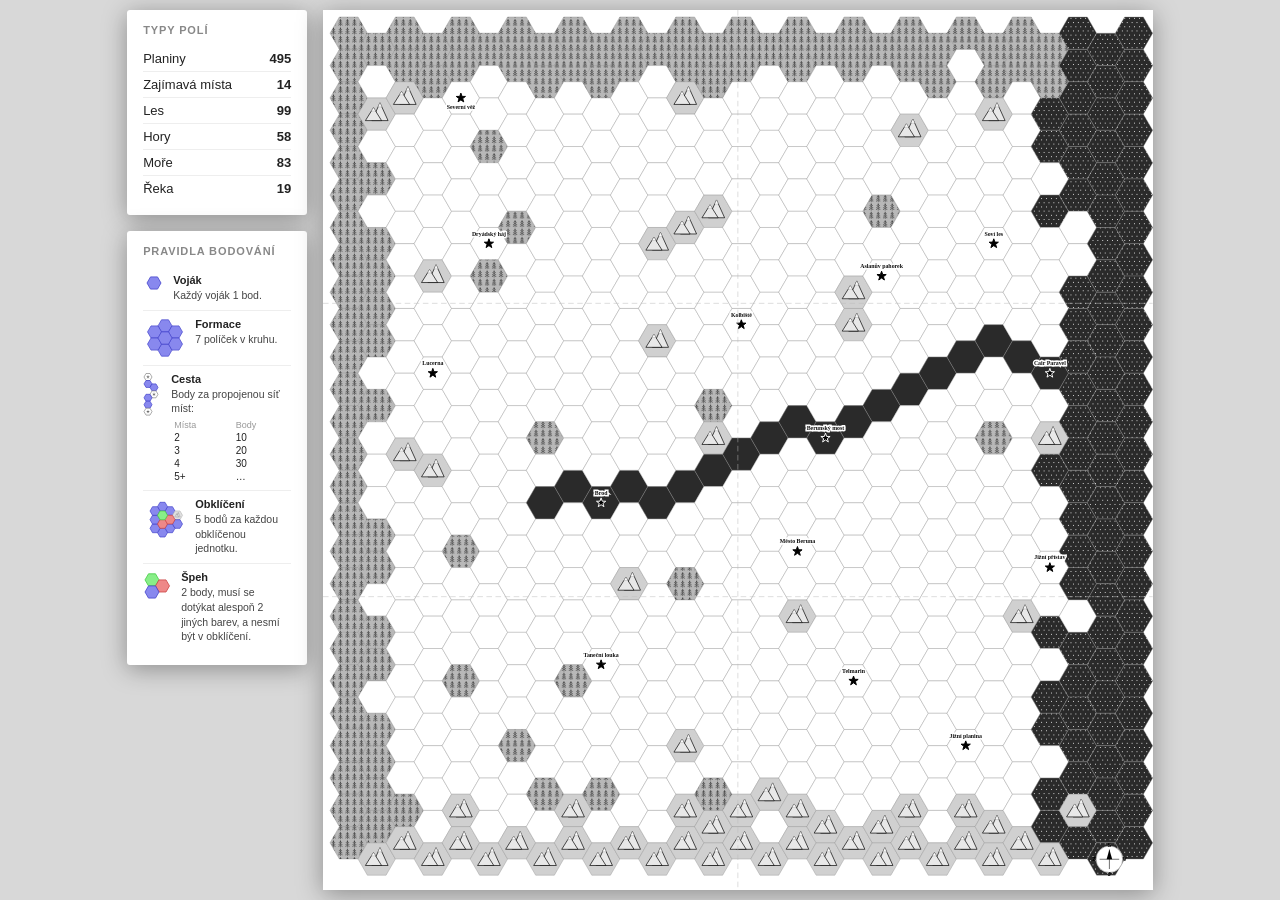
==== commit e82a73a1: "fix: reposition Aslanův pahorek and Kolbiště Aslanův pahorek moved two tiles NW: (21,8) → (19,7). Ko" ====
--- a/beruna_map/index.html
+++ b/beruna_map/index.html
@@ -188,9 +188,9 @@
   { col: 17, row: 12, name: 'Berunský most'   },
   { col: 16, row: 16, name: 'Město Beruna'    },
   { col:  9, row: 19, name: 'Taneční louka'   },
-  { col: 21, row:  8, name: 'Aslanův pahorek' },
+  { col: 19, row:  7, name: 'Aslanův pahorek' },
   { col: 25, row: 10, name: 'Cair Paravel'    },
-  { col: 15, row:  9, name: 'Kolbiště'        },
+  { col: 14, row:  9, name: 'Kolbiště'        },
   { col: 23, row:  6, name: 'Soví les'        },
   { col:  9, row: 14, name: 'Brod'            },
   // top-left: old Narnian northwest
